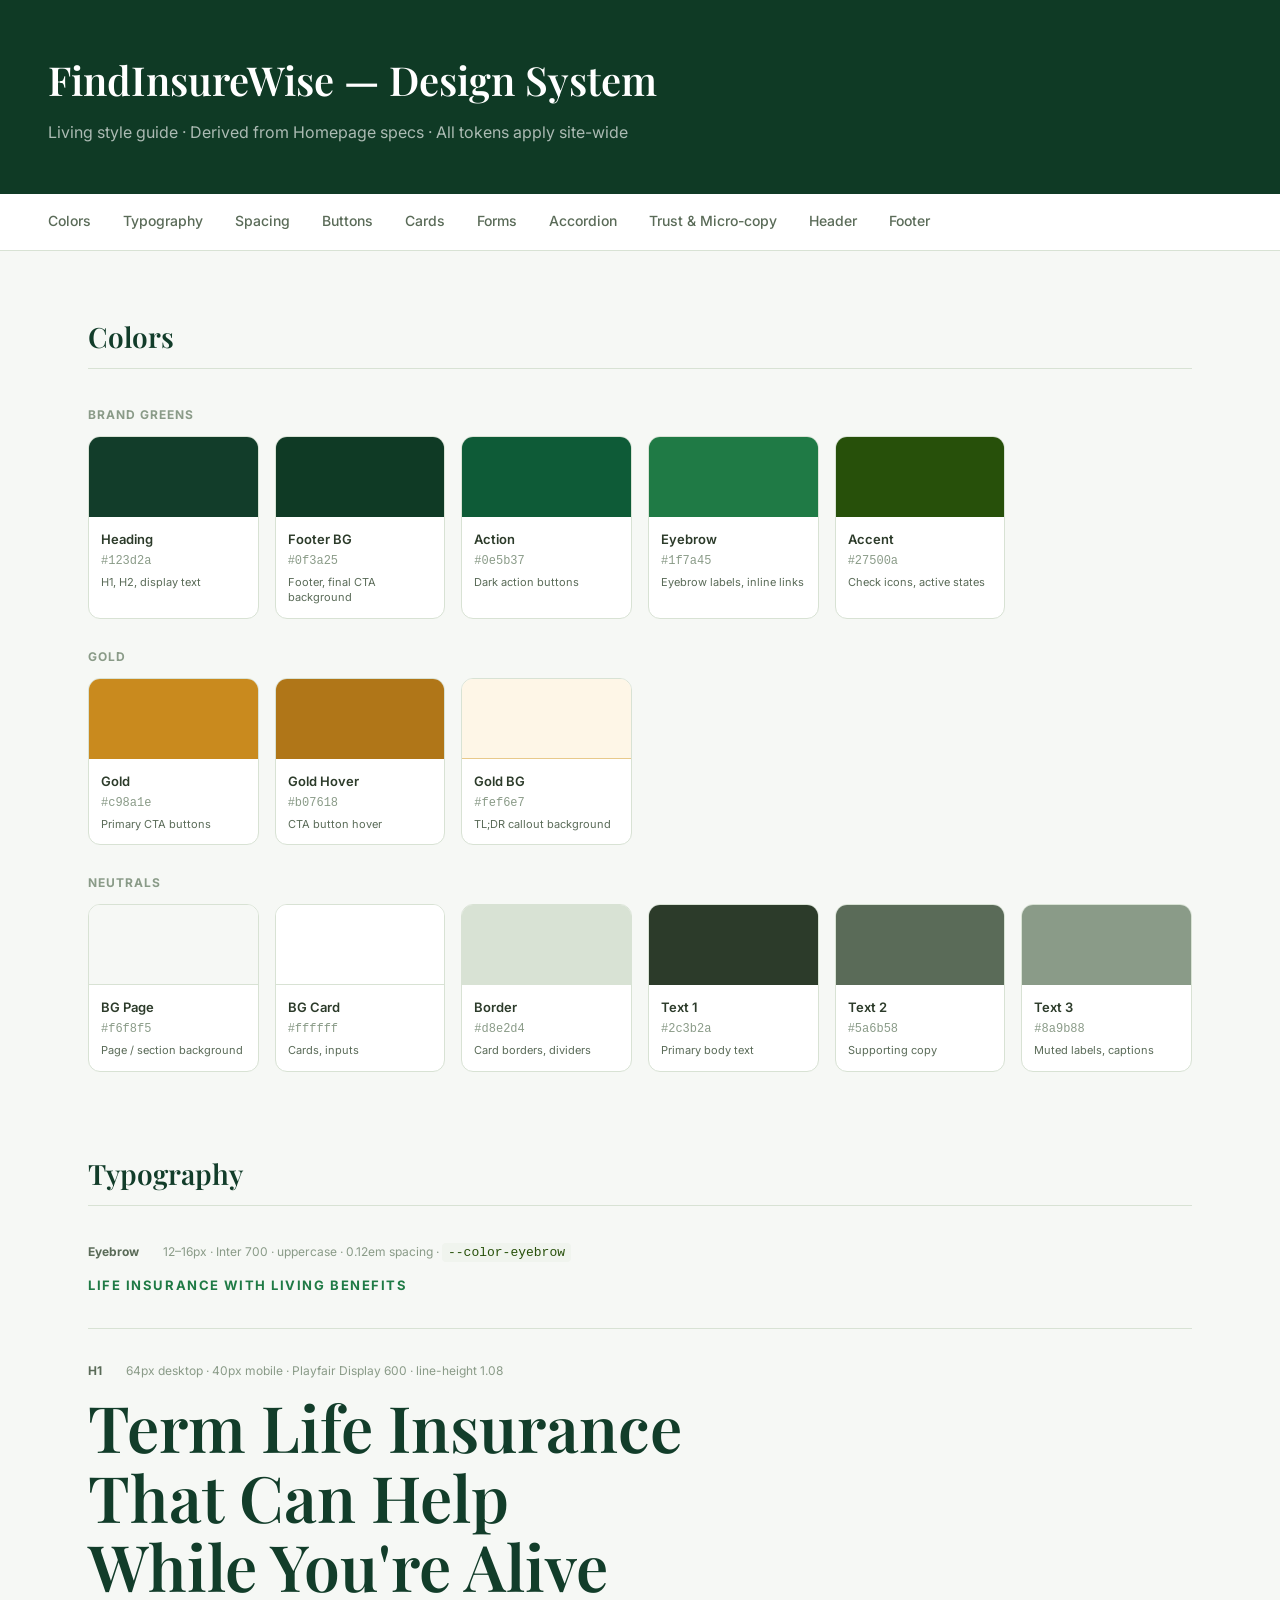
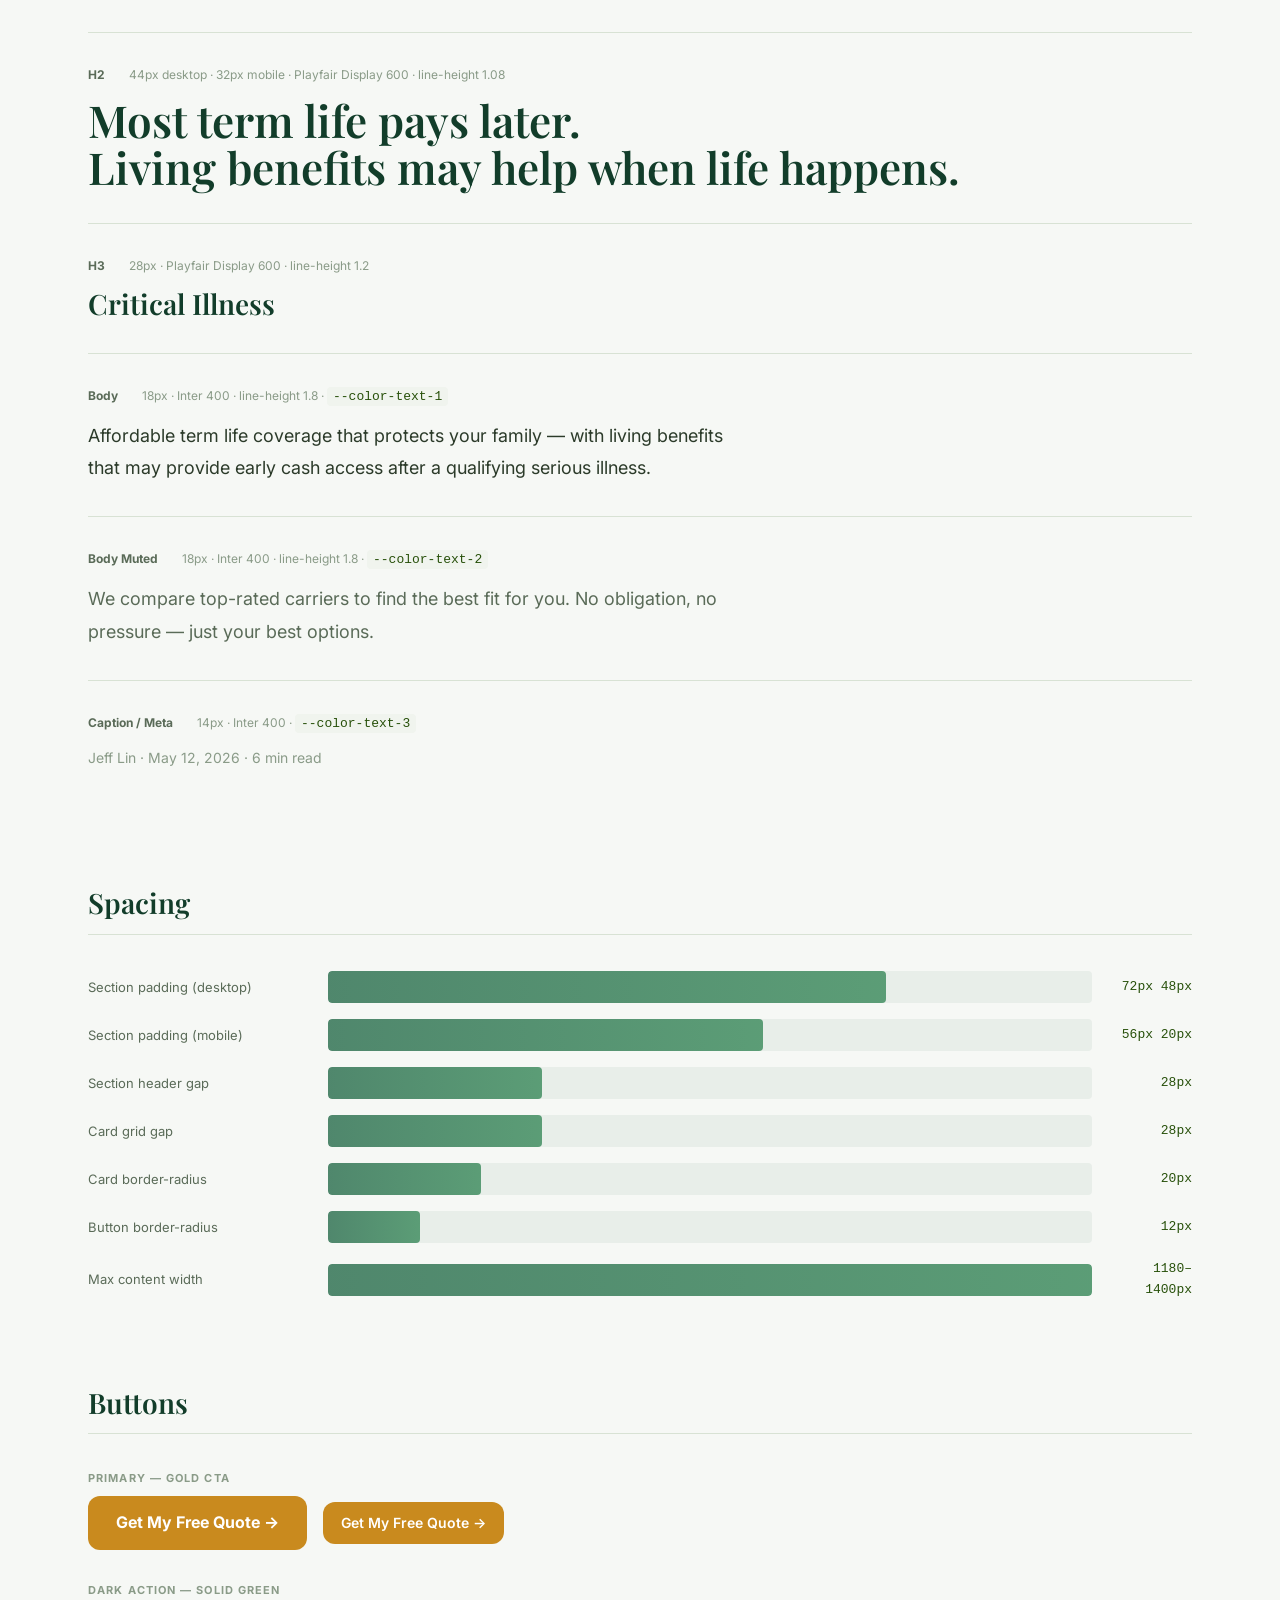
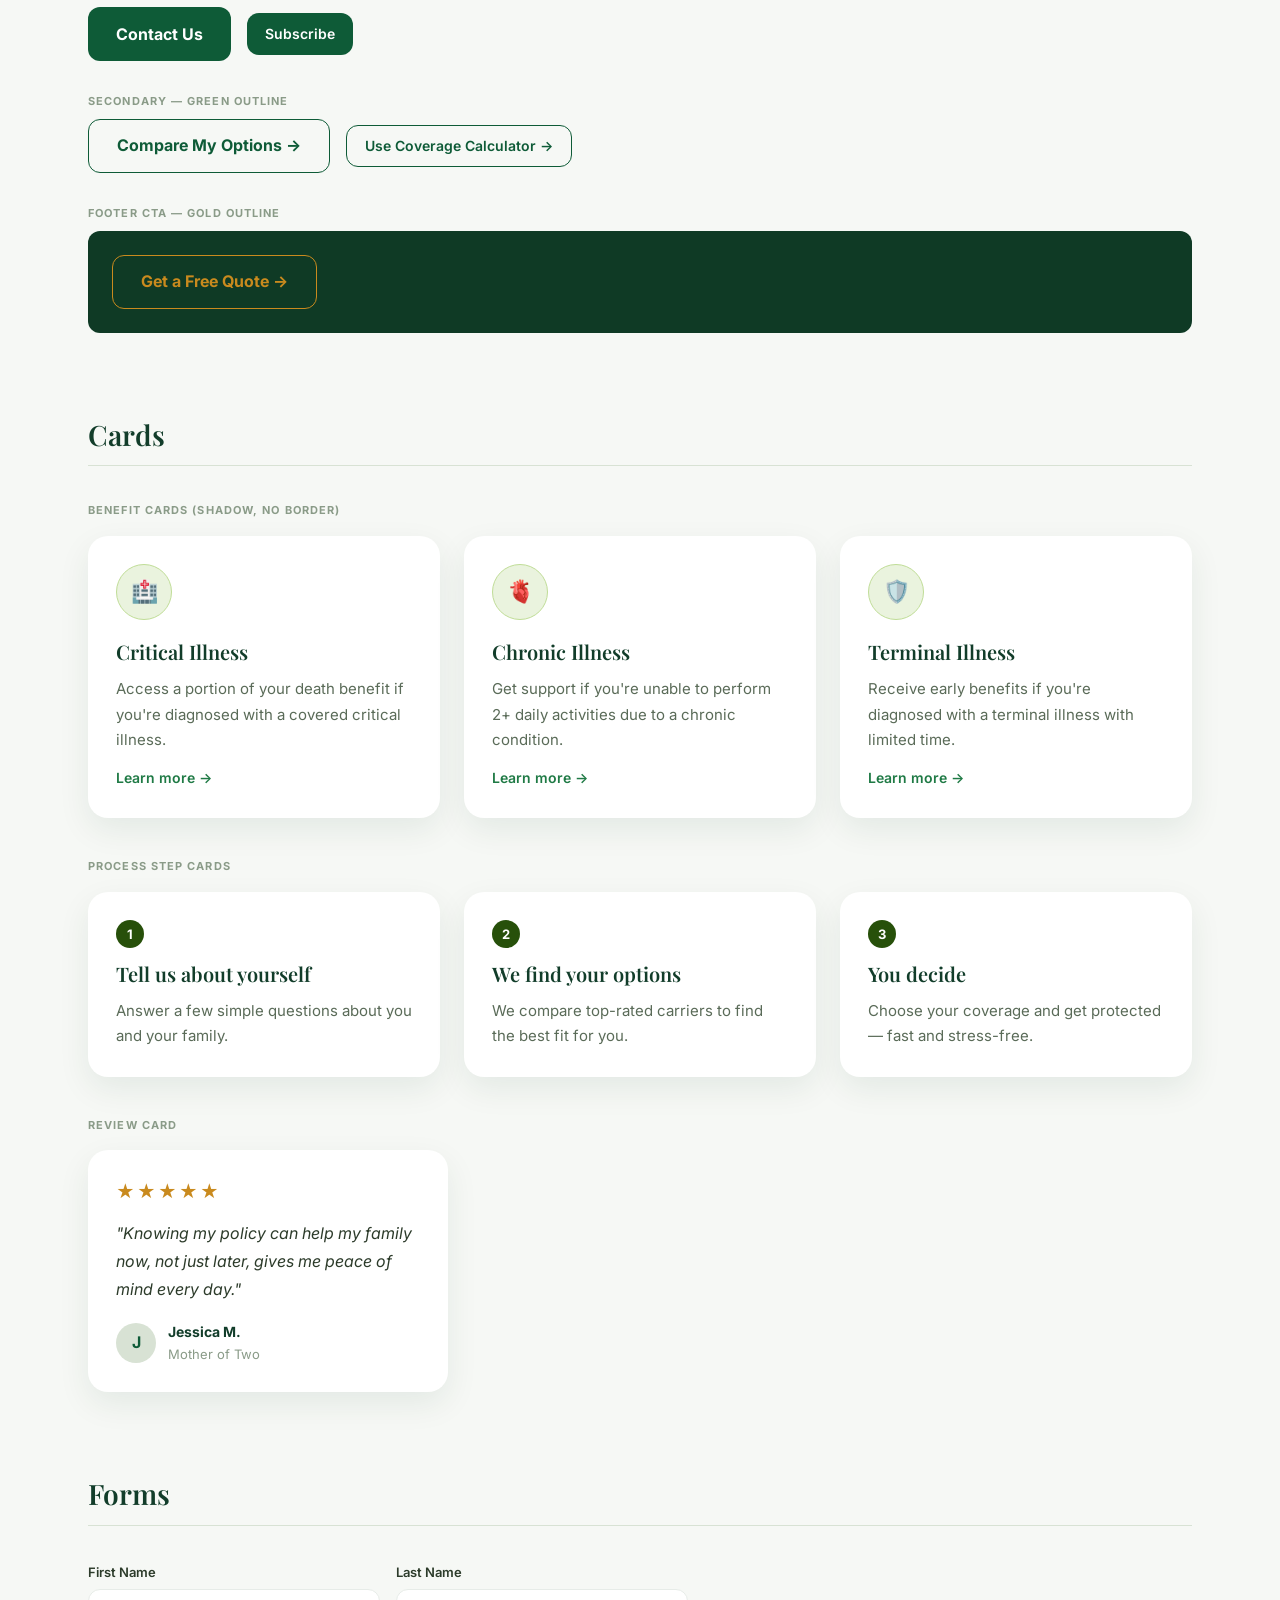
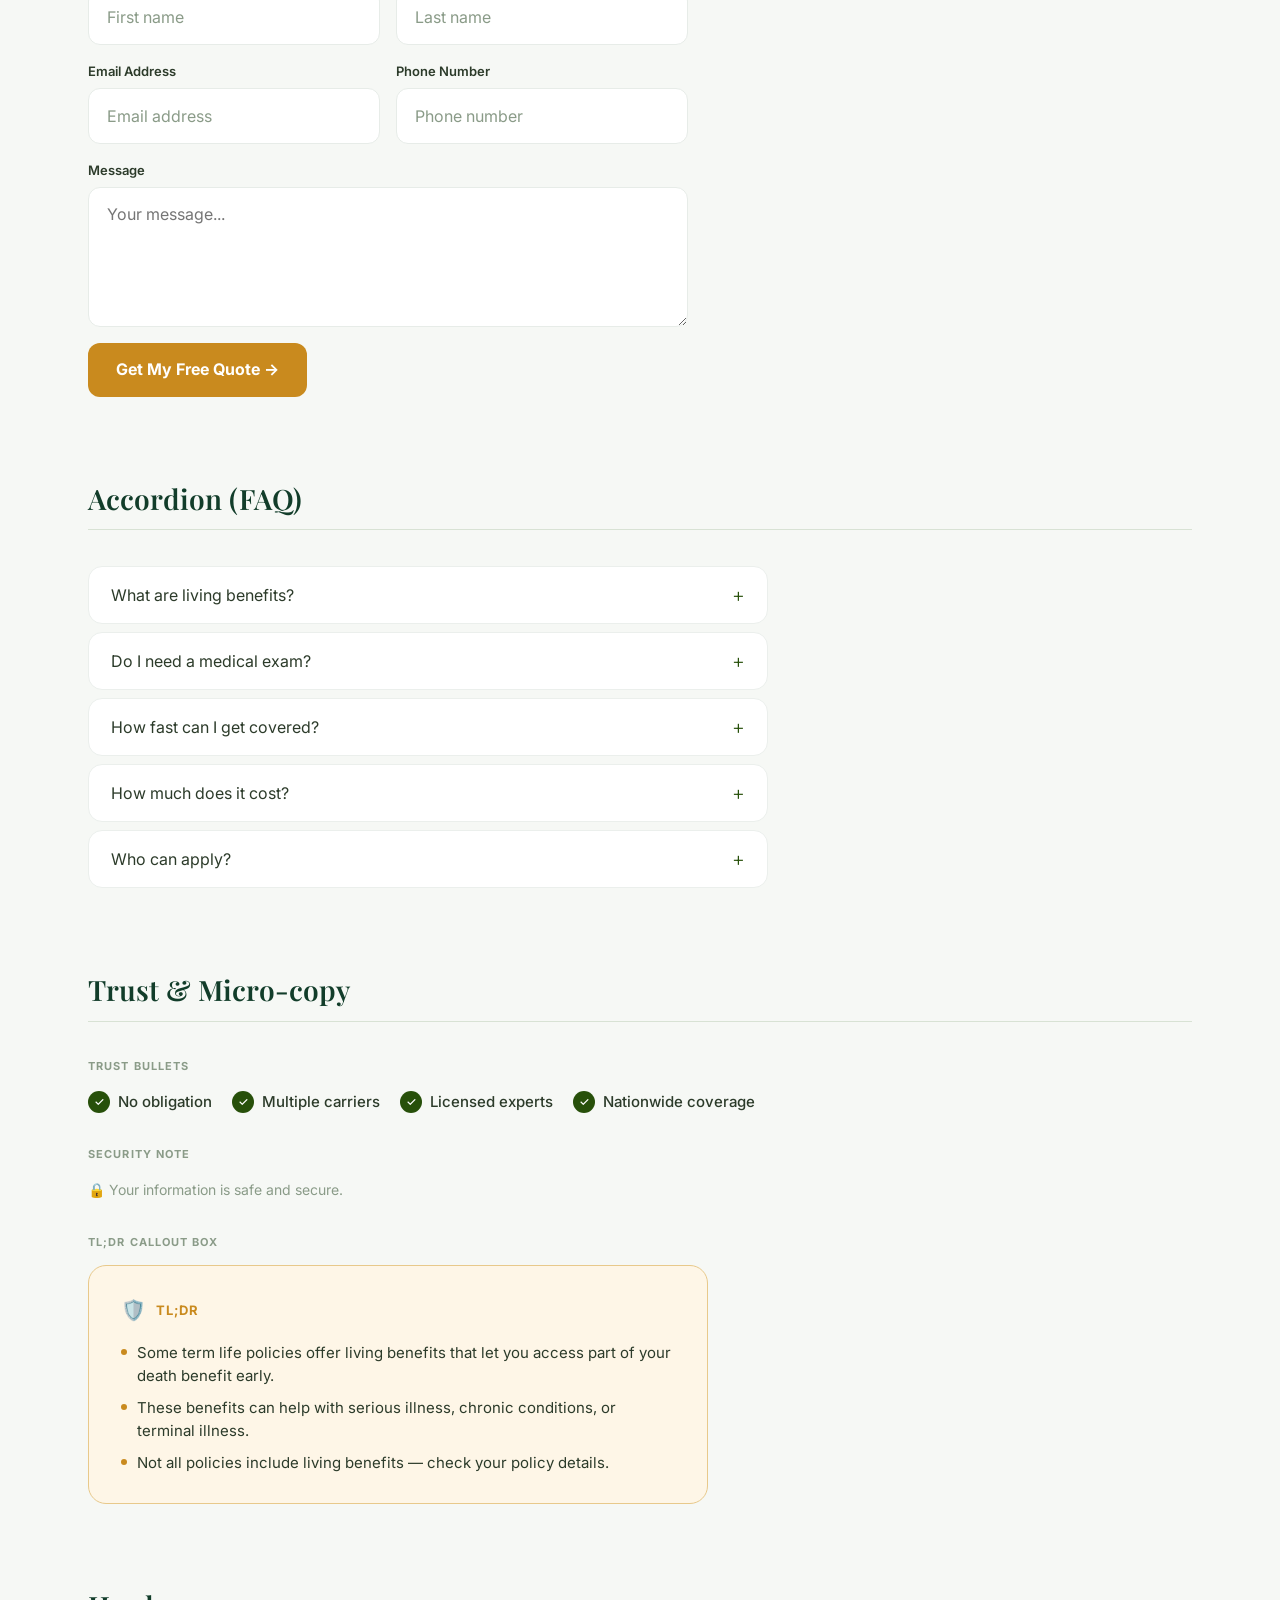
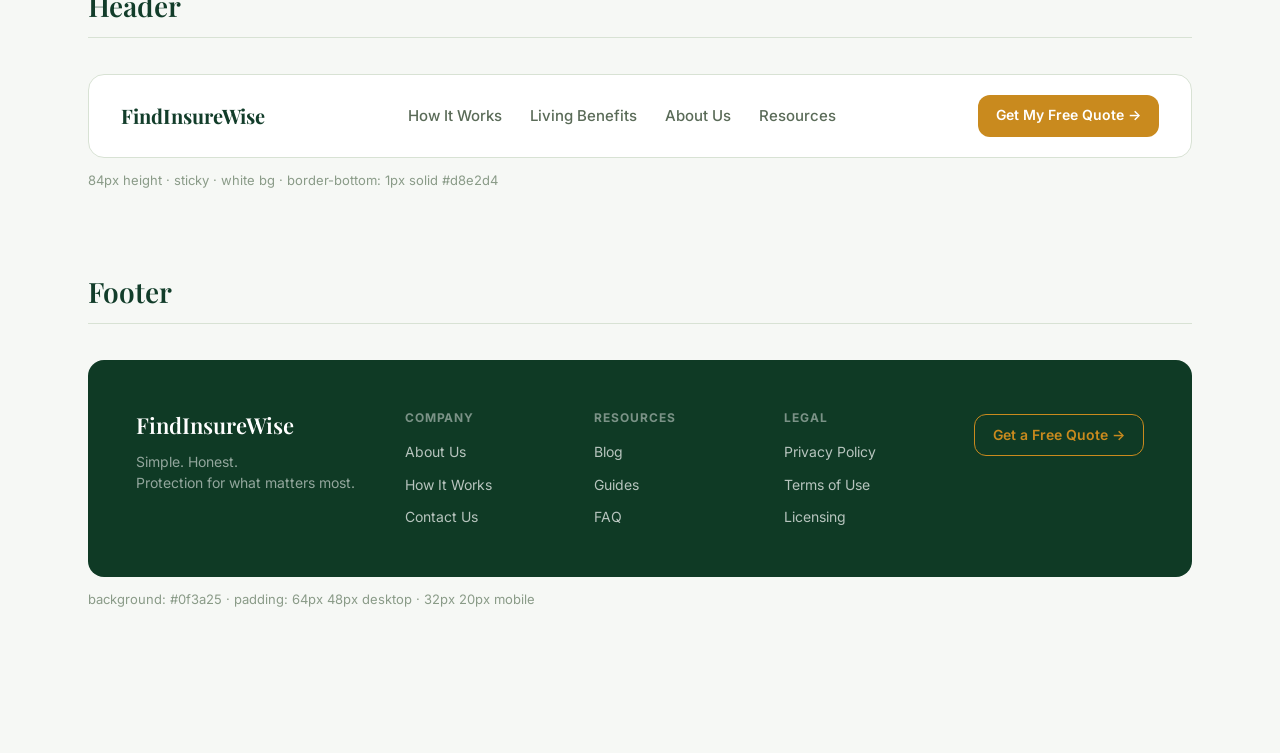
==== design-system/design-system.html @ 2be25660 "Add design system documentation and living style guide design-system.md — full token reference (colo" ====
<!DOCTYPE html>
<html lang="en">
<head>
  <meta charset="UTF-8" />
  <meta name="viewport" content="width=device-width, initial-scale=1.0" />
  <title>FindInsureWise — Design System</title>
  <link rel="preconnect" href="https://fonts.googleapis.com" />
  <link rel="preconnect" href="https://fonts.gstatic.com" crossorigin />
  <link href="https://fonts.googleapis.com/css2?family=Playfair+Display:wght@400;600;700&family=Inter:wght@400;500;600;700&display=swap" rel="stylesheet" />
  <style>
    /* ── CSS Variables ─────────────────────────────────────── */
    :root {
      --color-heading:    #123d2a;
      --color-footer-bg:  #0f3a25;
      --color-action:     #0e5b37;
      --color-eyebrow:    #1f7a45;
      --color-accent:     #27500a;
      --color-gold:       #c98a1e;
      --color-gold-hover: #b07618;
      --color-gold-bg:    #fef6e7;
      --color-gold-border:#e8c98b;
      --color-bg-page:    #f6f8f5;
      --color-bg-card:    #ffffff;
      --color-border:     #d8e2d4;
      --color-text-1:     #2c3b2a;
      --color-text-2:     #5a6b58;
      --color-text-3:     #8a9b88;
      --font-serif:       "Playfair Display", Georgia, serif;
      --font-sans:        "Inter", system-ui, sans-serif;
      --radius-card:      20px;
      --radius-btn:       12px;
      --shadow-card:      0 12px 32px rgba(18, 61, 42, 0.08);
      --shadow-card-sm:   0 8px 24px rgba(44, 59, 42, 0.04);
    }

    /* ── Reset & Base ──────────────────────────────────────── */
    *, *::before, *::after { box-sizing: border-box; margin: 0; padding: 0; }
    body {
      font-family: var(--font-sans);
      background: var(--color-bg-page);
      color: var(--color-text-1);
      font-size: 16px;
      line-height: 1.6;
    }
    a { color: inherit; text-decoration: none; }

    /* ── Guide Chrome ──────────────────────────────────────── */
    .guide-header {
      background: var(--color-footer-bg);
      color: #fff;
      padding: 48px;
    }
    .guide-header h1 {
      font-family: var(--font-serif);
      font-size: 40px;
      font-weight: 600;
      margin-bottom: 8px;
    }
    .guide-header p { color: rgba(255,255,255,0.65); font-size: 16px; }

    .guide-nav {
      background: #fff;
      border-bottom: 1px solid var(--color-border);
      padding: 0 48px;
      display: flex;
      gap: 32px;
      position: sticky;
      top: 0;
      z-index: 100;
      overflow-x: auto;
    }
    .guide-nav a {
      display: block;
      padding: 16px 0;
      font-size: 14px;
      font-weight: 500;
      color: var(--color-text-2);
      white-space: nowrap;
      border-bottom: 2px solid transparent;
    }
    .guide-nav a:hover { color: var(--color-heading); border-bottom-color: var(--color-gold); }

    .guide-body { max-width: 1200px; margin: 0 auto; padding: 64px 48px; }

    .section {
      margin-bottom: 80px;
      scroll-margin-top: 60px;
    }
    .section-title {
      font-family: var(--font-serif);
      font-size: 28px;
      font-weight: 600;
      color: var(--color-heading);
      margin-bottom: 8px;
    }
    .section-divider {
      border: none;
      border-top: 1px solid var(--color-border);
      margin-bottom: 36px;
    }

    .label {
      font-size: 11px;
      font-weight: 700;
      letter-spacing: 0.1em;
      text-transform: uppercase;
      color: var(--color-text-3);
      margin-bottom: 8px;
    }
    .token {
      font-family: "Courier New", monospace;
      font-size: 13px;
      background: #f0f4ee;
      padding: 2px 6px;
      border-radius: 4px;
      color: var(--color-accent);
    }

    /* ── Colors ────────────────────────────────────────────── */
    .color-grid { display: grid; grid-template-columns: repeat(auto-fill, minmax(160px, 1fr)); gap: 16px; }
    .color-swatch {
      border-radius: 12px;
      overflow: hidden;
      border: 1px solid var(--color-border);
      background: #fff;
    }
    .swatch-block { height: 80px; }
    .swatch-info { padding: 12px; }
    .swatch-name { font-size: 13px; font-weight: 600; color: var(--color-text-1); margin-bottom: 2px; }
    .swatch-hex  { font-size: 12px; color: var(--color-text-3); font-family: monospace; }
    .swatch-use  { font-size: 11px; color: var(--color-text-2); margin-top: 4px; line-height: 1.4; }
    .color-group-label {
      font-size: 12px;
      font-weight: 700;
      letter-spacing: 0.08em;
      text-transform: uppercase;
      color: var(--color-text-3);
      margin: 28px 0 12px;
    }
    .color-group-label:first-child { margin-top: 0; }

    /* ── Typography ────────────────────────────────────────── */
    .type-sample { margin-bottom: 32px; padding-bottom: 32px; border-bottom: 1px solid var(--color-border); }
    .type-sample:last-child { border-bottom: none; }
    .type-meta { display: flex; gap: 24px; margin-bottom: 12px; flex-wrap: wrap; }
    .type-meta span { font-size: 12px; color: var(--color-text-3); }
    .type-meta span strong { color: var(--color-text-2); }

    .sample-eyebrow {
      font-size: 13px;
      font-weight: 700;
      letter-spacing: 0.12em;
      text-transform: uppercase;
      color: var(--color-eyebrow);
    }
    .sample-h1 {
      font-family: var(--font-serif);
      font-size: 64px;
      font-weight: 600;
      line-height: 1.08;
      color: var(--color-heading);
    }
    .sample-h2 {
      font-family: var(--font-serif);
      font-size: 44px;
      font-weight: 600;
      line-height: 1.08;
      color: var(--color-heading);
    }
    .sample-h3 {
      font-family: var(--font-serif);
      font-size: 28px;
      font-weight: 600;
      line-height: 1.2;
      color: var(--color-heading);
    }
    .sample-body { font-size: 18px; line-height: 1.8; color: var(--color-text-1); max-width: 640px; }
    .sample-body-muted { font-size: 18px; line-height: 1.8; color: var(--color-text-2); max-width: 640px; }
    .sample-caption { font-size: 14px; color: var(--color-text-3); }

    /* ── Buttons ───────────────────────────────────────────── */
    .btn-row { display: flex; flex-wrap: wrap; gap: 16px; align-items: center; margin-bottom: 24px; }

    .btn {
      display: inline-flex;
      align-items: center;
      justify-content: center;
      gap: 6px;
      height: 54px;
      padding: 0 28px;
      border-radius: var(--radius-btn);
      font-family: var(--font-sans);
      font-size: 16px;
      font-weight: 700;
      cursor: pointer;
      border: none;
      transition: background 0.2s ease, transform 0.15s ease, border-color 0.2s ease;
      text-decoration: none;
    }
    .btn:hover { transform: translateY(-1px); }

    .btn-gold  { background: var(--color-gold); color: #fff; }
    .btn-gold:hover { background: var(--color-gold-hover); }

    .btn-action { background: var(--color-action); color: #fff; }
    .btn-action:hover { background: #0a4a2c; }

    .btn-outline-green {
      background: transparent;
      border: 1.5px solid var(--color-action);
      color: var(--color-action);
    }
    .btn-outline-green:hover { background: #f0f7f3; }

    .btn-outline-gold {
      background: transparent;
      border: 1.5px solid var(--color-gold);
      color: var(--color-gold);
    }
    .btn-outline-gold:hover { background: var(--color-gold-bg); }

    .btn-sm { height: 42px; font-size: 14px; font-weight: 600; padding: 0 18px; }

    /* ── Cards ─────────────────────────────────────────────── */
    .card-grid { display: grid; grid-template-columns: repeat(auto-fill, minmax(280px, 1fr)); gap: 24px; }

    .card {
      background: var(--color-bg-card);
      border-radius: var(--radius-card);
      box-shadow: var(--shadow-card);
      padding: 28px;
    }
    .card-bordered {
      background: var(--color-bg-card);
      border: 1px solid var(--color-border);
      border-radius: 18px;
      box-shadow: var(--shadow-card-sm);
      padding: 28px;
    }

    .icon-circle {
      width: 56px;
      height: 56px;
      border-radius: 50%;
      background: #eaf3de;
      border: 1px solid #c0dd97;
      color: var(--color-accent);
      display: flex;
      align-items: center;
      justify-content: center;
      font-size: 22px;
      margin-bottom: 16px;
    }
    .card-title {
      font-family: var(--font-serif);
      font-size: 20px;
      font-weight: 600;
      color: var(--color-heading);
      margin-bottom: 8px;
    }
    .card-body { font-size: 15px; color: var(--color-text-2); line-height: 1.7; }
    .card-link {
      display: inline-block;
      margin-top: 14px;
      font-size: 14px;
      font-weight: 600;
      color: var(--color-eyebrow);
    }

    .step-number {
      display: inline-block;
      width: 28px;
      height: 28px;
      border-radius: 50%;
      background: var(--color-accent);
      color: #fff;
      font-size: 13px;
      font-weight: 700;
      text-align: center;
      line-height: 28px;
      margin-bottom: 10px;
    }

    .review-card { background: var(--color-bg-card); border-radius: var(--radius-card); box-shadow: var(--shadow-card); padding: 28px; }
    .stars { color: var(--color-gold); font-size: 18px; margin-bottom: 12px; letter-spacing: 2px; }
    .review-quote { font-size: 16px; line-height: 1.75; color: var(--color-text-1); font-style: italic; margin-bottom: 18px; }
    .review-author { display: flex; align-items: center; gap: 12px; }
    .author-avatar {
      width: 40px;
      height: 40px;
      border-radius: 50%;
      background: var(--color-border);
      display: flex;
      align-items: center;
      justify-content: center;
      font-size: 16px;
      font-weight: 700;
      color: var(--color-action);
    }
    .author-name { font-size: 14px; font-weight: 700; color: var(--color-heading); }
    .author-role { font-size: 13px; color: var(--color-text-3); }

    /* ── Form Inputs ───────────────────────────────────────── */
    .form-grid { display: grid; grid-template-columns: 1fr 1fr; gap: 16px; max-width: 600px; }
    .form-field { display: flex; flex-direction: column; gap: 6px; }
    .form-field label { font-size: 13px; font-weight: 600; color: var(--color-text-1); }
    .form-input {
      height: 56px;
      border: 1px solid #e7ece8;
      border-radius: var(--radius-btn);
      padding: 0 18px;
      font-size: 16px;
      font-family: var(--font-sans);
      background: #fff;
      color: var(--color-text-1);
      transition: border-color 0.2s;
      outline: none;
    }
    .form-input:focus { border-color: var(--color-action); box-shadow: 0 0 0 3px rgba(14,91,55,0.08); }
    .form-input::placeholder { color: var(--color-text-3); }
    .form-textarea {
      height: 140px;
      padding: 16px 18px;
      resize: vertical;
      border: 1px solid #e7ece8;
      border-radius: var(--radius-btn);
      font-size: 16px;
      font-family: var(--font-sans);
      background: #fff;
      color: var(--color-text-1);
      outline: none;
      transition: border-color 0.2s;
      grid-column: 1 / -1;
    }
    .form-textarea:focus { border-color: var(--color-action); }

    /* ── Accordion ─────────────────────────────────────────── */
    .faq-list { max-width: 680px; display: flex; flex-direction: column; gap: 8px; }
    .faq-row {
      display: flex;
      justify-content: space-between;
      align-items: center;
      height: 58px;
      padding: 0 22px;
      border: 1px solid #ebefec;
      border-radius: 14px;
      background: #fff;
      font-size: 16px;
      font-family: var(--font-sans);
      color: var(--color-text-1);
      cursor: pointer;
      text-align: left;
      transition: background 0.15s;
    }
    .faq-row:hover { background: var(--color-bg-page); }
    .faq-icon { font-size: 20px; color: var(--color-accent); font-weight: 300; flex-shrink: 0; }

    /* ── Trust / Micro-copy ────────────────────────────────── */
    .trust-bullets { display: flex; flex-wrap: wrap; gap: 20px; }
    .trust-item {
      display: flex;
      align-items: center;
      gap: 8px;
      font-size: 15px;
      font-weight: 500;
      color: var(--color-text-1);
    }
    .trust-check {
      width: 22px;
      height: 22px;
      border-radius: 50%;
      background: var(--color-accent);
      color: #fff;
      font-size: 12px;
      display: flex;
      align-items: center;
      justify-content: center;
      flex-shrink: 0;
    }
    .secure-note {
      display: inline-flex;
      align-items: center;
      gap: 6px;
      font-size: 14px;
      color: var(--color-text-3);
    }

    .tldr-box {
      background: var(--color-gold-bg);
      border: 1px solid var(--color-gold-border);
      border-radius: 18px;
      padding: 28px 32px;
      max-width: 620px;
    }
    .tldr-header { display: flex; align-items: center; gap: 10px; margin-bottom: 16px; }
    .tldr-label { font-size: 13px; font-weight: 700; letter-spacing: 0.08em; text-transform: uppercase; color: var(--color-gold); }
    .tldr-items { display: flex; flex-direction: column; gap: 10px; }
    .tldr-item { display: flex; align-items: flex-start; gap: 10px; font-size: 15px; color: var(--color-text-1); line-height: 1.5; }
    .tldr-dot { width: 6px; height: 6px; border-radius: 50%; background: var(--color-gold); margin-top: 7px; flex-shrink: 0; }

    /* ── Header Component ──────────────────────────────────── */
    .preview-header {
      height: 84px;
      background: #fff;
      border: 1px solid var(--color-border);
      border-radius: 16px;
      padding: 0 32px;
      display: flex;
      align-items: center;
      justify-content: space-between;
      gap: 24px;
    }
    .header-logo { font-family: var(--font-serif); font-size: 20px; font-weight: 700; color: var(--color-heading); }
    .header-nav { display: flex; gap: 28px; }
    .header-nav a { font-size: 15px; font-weight: 500; color: var(--color-text-2); }
    .header-nav a:hover { color: var(--color-heading); }

    /* ── Footer Component ──────────────────────────────────── */
    .preview-footer {
      background: var(--color-footer-bg);
      border-radius: 16px;
      padding: 48px;
      color: #fff;
      display: grid;
      grid-template-columns: 1.5fr 1fr 1fr 1fr auto;
      gap: 32px;
    }
    .footer-brand-name { font-family: var(--font-serif); font-size: 22px; font-weight: 600; margin-bottom: 8px; }
    .footer-tagline { font-size: 14px; color: rgba(255,255,255,0.55); line-height: 1.5; }
    .footer-col-title { font-size: 12px; font-weight: 700; letter-spacing: 0.08em; text-transform: uppercase; color: rgba(255,255,255,0.45); margin-bottom: 14px; }
    .footer-links { display: flex; flex-direction: column; gap: 10px; }
    .footer-links a { font-size: 14px; color: rgba(255,255,255,0.7); }
    .footer-links a:hover { color: #fff; }
    .footer-cta-col { display: flex; flex-direction: column; justify-content: flex-start; padding-top: 6px; }

    /* ── Spacing ───────────────────────────────────────────── */
    .spacing-row { display: flex; flex-direction: column; gap: 16px; }
    .spacing-item { display: flex; align-items: center; gap: 20px; }
    .spacing-bar-wrap { flex: 1; background: #e8eee9; border-radius: 4px; height: 32px; overflow: hidden; }
    .spacing-bar { height: 100%; background: linear-gradient(90deg, var(--color-action), var(--color-eyebrow)); border-radius: 4px; opacity: 0.7; }
    .spacing-label { width: 220px; font-size: 13px; color: var(--color-text-2); }
    .spacing-value { width: 80px; font-family: monospace; font-size: 13px; color: var(--color-accent); text-align: right; }
  </style>
</head>
<body>

<!-- ── Guide Header ─────────────────────────────────────────────── -->
<header class="guide-header">
  <h1>FindInsureWise — Design System</h1>
  <p>Living style guide · Derived from Homepage specs · All tokens apply site-wide</p>
</header>

<!-- ── Guide Nav ────────────────────────────────────────────────── -->
<nav class="guide-nav">
  <a href="#colors">Colors</a>
  <a href="#typography">Typography</a>
  <a href="#spacing">Spacing</a>
  <a href="#buttons">Buttons</a>
  <a href="#cards">Cards</a>
  <a href="#forms">Forms</a>
  <a href="#accordion">Accordion</a>
  <a href="#microcopy">Trust & Micro-copy</a>
  <a href="#header">Header</a>
  <a href="#footer">Footer</a>
</nav>

<main class="guide-body">

  <!-- ── Colors ──────────────────────────────────────────────────── -->
  <section class="section" id="colors">
    <h2 class="section-title">Colors</h2>
    <hr class="section-divider" />

    <p class="color-group-label">Brand Greens</p>
    <div class="color-grid">
      <div class="color-swatch">
        <div class="swatch-block" style="background:#123d2a;"></div>
        <div class="swatch-info">
          <div class="swatch-name">Heading</div>
          <div class="swatch-hex">#123d2a</div>
          <div class="swatch-use">H1, H2, display text</div>
        </div>
      </div>
      <div class="color-swatch">
        <div class="swatch-block" style="background:#0f3a25;"></div>
        <div class="swatch-info">
          <div class="swatch-name">Footer BG</div>
          <div class="swatch-hex">#0f3a25</div>
          <div class="swatch-use">Footer, final CTA background</div>
        </div>
      </div>
      <div class="color-swatch">
        <div class="swatch-block" style="background:#0e5b37;"></div>
        <div class="swatch-info">
          <div class="swatch-name">Action</div>
          <div class="swatch-hex">#0e5b37</div>
          <div class="swatch-use">Dark action buttons</div>
        </div>
      </div>
      <div class="color-swatch">
        <div class="swatch-block" style="background:#1f7a45;"></div>
        <div class="swatch-info">
          <div class="swatch-name">Eyebrow</div>
          <div class="swatch-hex">#1f7a45</div>
          <div class="swatch-use">Eyebrow labels, inline links</div>
        </div>
      </div>
      <div class="color-swatch">
        <div class="swatch-block" style="background:#27500a;"></div>
        <div class="swatch-info">
          <div class="swatch-name">Accent</div>
          <div class="swatch-hex">#27500a</div>
          <div class="swatch-use">Check icons, active states</div>
        </div>
      </div>
    </div>

    <p class="color-group-label">Gold</p>
    <div class="color-grid">
      <div class="color-swatch">
        <div class="swatch-block" style="background:#c98a1e;"></div>
        <div class="swatch-info">
          <div class="swatch-name">Gold</div>
          <div class="swatch-hex">#c98a1e</div>
          <div class="swatch-use">Primary CTA buttons</div>
        </div>
      </div>
      <div class="color-swatch">
        <div class="swatch-block" style="background:#b07618;"></div>
        <div class="swatch-info">
          <div class="swatch-name">Gold Hover</div>
          <div class="swatch-hex">#b07618</div>
          <div class="swatch-use">CTA button hover</div>
        </div>
      </div>
      <div class="color-swatch">
        <div class="swatch-block" style="background:#fef6e7; border-bottom:1px solid #e8c98b;"></div>
        <div class="swatch-info">
          <div class="swatch-name">Gold BG</div>
          <div class="swatch-hex">#fef6e7</div>
          <div class="swatch-use">TL;DR callout background</div>
        </div>
      </div>
    </div>

    <p class="color-group-label">Neutrals</p>
    <div class="color-grid">
      <div class="color-swatch">
        <div class="swatch-block" style="background:#f6f8f5; border-bottom:1px solid #d8e2d4;"></div>
        <div class="swatch-info">
          <div class="swatch-name">BG Page</div>
          <div class="swatch-hex">#f6f8f5</div>
          <div class="swatch-use">Page / section background</div>
        </div>
      </div>
      <div class="color-swatch">
        <div class="swatch-block" style="background:#ffffff; border-bottom:1px solid #d8e2d4;"></div>
        <div class="swatch-info">
          <div class="swatch-name">BG Card</div>
          <div class="swatch-hex">#ffffff</div>
          <div class="swatch-use">Cards, inputs</div>
        </div>
      </div>
      <div class="color-swatch">
        <div class="swatch-block" style="background:#d8e2d4;"></div>
        <div class="swatch-info">
          <div class="swatch-name">Border</div>
          <div class="swatch-hex">#d8e2d4</div>
          <div class="swatch-use">Card borders, dividers</div>
        </div>
      </div>
      <div class="color-swatch">
        <div class="swatch-block" style="background:#2c3b2a;"></div>
        <div class="swatch-info">
          <div class="swatch-name">Text 1</div>
          <div class="swatch-hex">#2c3b2a</div>
          <div class="swatch-use">Primary body text</div>
        </div>
      </div>
      <div class="color-swatch">
        <div class="swatch-block" style="background:#5a6b58;"></div>
        <div class="swatch-info">
          <div class="swatch-name">Text 2</div>
          <div class="swatch-hex">#5a6b58</div>
          <div class="swatch-use">Supporting copy</div>
        </div>
      </div>
      <div class="color-swatch">
        <div class="swatch-block" style="background:#8a9b88;"></div>
        <div class="swatch-info">
          <div class="swatch-name">Text 3</div>
          <div class="swatch-hex">#8a9b88</div>
          <div class="swatch-use">Muted labels, captions</div>
        </div>
      </div>
    </div>
  </section>

  <!-- ── Typography ──────────────────────────────────────────────── -->
  <section class="section" id="typography">
    <h2 class="section-title">Typography</h2>
    <hr class="section-divider" />

    <div class="type-sample">
      <div class="type-meta">
        <span><strong>Eyebrow</strong></span>
        <span>12–16px · Inter 700 · uppercase · 0.12em spacing · <code class="token">--color-eyebrow</code></span>
      </div>
      <p class="sample-eyebrow">Life Insurance with Living Benefits</p>
    </div>

    <div class="type-sample">
      <div class="type-meta">
        <span><strong>H1</strong></span>
        <span>64px desktop · 40px mobile · Playfair Display 600 · line-height 1.08</span>
      </div>
      <h1 class="sample-h1">Term Life Insurance<br />That Can Help<br />While You're Alive</h1>
    </div>

    <div class="type-sample">
      <div class="type-meta">
        <span><strong>H2</strong></span>
        <span>44px desktop · 32px mobile · Playfair Display 600 · line-height 1.08</span>
      </div>
      <h2 class="sample-h2">Most term life pays later.<br />Living benefits may help when life happens.</h2>
    </div>

    <div class="type-sample">
      <div class="type-meta">
        <span><strong>H3</strong></span>
        <span>28px · Playfair Display 600 · line-height 1.2</span>
      </div>
      <h3 class="sample-h3">Critical Illness</h3>
    </div>

    <div class="type-sample">
      <div class="type-meta">
        <span><strong>Body</strong></span>
        <span>18px · Inter 400 · line-height 1.8 · <code class="token">--color-text-1</code></span>
      </div>
      <p class="sample-body">Affordable term life coverage that protects your family — with living benefits that may provide early cash access after a qualifying serious illness.</p>
    </div>

    <div class="type-sample">
      <div class="type-meta">
        <span><strong>Body Muted</strong></span>
        <span>18px · Inter 400 · line-height 1.8 · <code class="token">--color-text-2</code></span>
      </div>
      <p class="sample-body-muted">We compare top-rated carriers to find the best fit for you. No obligation, no pressure — just your best options.</p>
    </div>

    <div class="type-sample">
      <div class="type-meta">
        <span><strong>Caption / Meta</strong></span>
        <span>14px · Inter 400 · <code class="token">--color-text-3</code></span>
      </div>
      <p class="sample-caption">Jeff Lin · May 12, 2026 · 6 min read</p>
    </div>
  </section>

  <!-- ── Spacing ──────────────────────────────────────────────────── -->
  <section class="section" id="spacing">
    <h2 class="section-title">Spacing</h2>
    <hr class="section-divider" />
    <div class="spacing-row">
      <div class="spacing-item">
        <div class="spacing-label">Section padding (desktop)</div>
        <div class="spacing-bar-wrap"><div class="spacing-bar" style="width:73%;"></div></div>
        <div class="spacing-value">72px 48px</div>
      </div>
      <div class="spacing-item">
        <div class="spacing-label">Section padding (mobile)</div>
        <div class="spacing-bar-wrap"><div class="spacing-bar" style="width:57%;"></div></div>
        <div class="spacing-value">56px 20px</div>
      </div>
      <div class="spacing-item">
        <div class="spacing-label">Section header gap</div>
        <div class="spacing-bar-wrap"><div class="spacing-bar" style="width:28%;"></div></div>
        <div class="spacing-value">28px</div>
      </div>
      <div class="spacing-item">
        <div class="spacing-label">Card grid gap</div>
        <div class="spacing-bar-wrap"><div class="spacing-bar" style="width:28%;"></div></div>
        <div class="spacing-value">28px</div>
      </div>
      <div class="spacing-item">
        <div class="spacing-label">Card border-radius</div>
        <div class="spacing-bar-wrap"><div class="spacing-bar" style="width:20%;"></div></div>
        <div class="spacing-value">20px</div>
      </div>
      <div class="spacing-item">
        <div class="spacing-label">Button border-radius</div>
        <div class="spacing-bar-wrap"><div class="spacing-bar" style="width:12%;"></div></div>
        <div class="spacing-value">12px</div>
      </div>
      <div class="spacing-item">
        <div class="spacing-label">Max content width</div>
        <div class="spacing-bar-wrap"><div class="spacing-bar" style="width:100%;"></div></div>
        <div class="spacing-value">1180–1400px</div>
      </div>
    </div>
  </section>

  <!-- ── Buttons ──────────────────────────────────────────────────── -->
  <section class="section" id="buttons">
    <h2 class="section-title">Buttons</h2>
    <hr class="section-divider" />

    <p class="label">Primary — Gold CTA</p>
    <div class="btn-row" style="margin-bottom:32px;">
      <a class="btn btn-gold" href="#">Get My Free Quote →</a>
      <a class="btn btn-gold btn-sm" href="#">Get My Free Quote →</a>
    </div>

    <p class="label">Dark Action — Solid Green</p>
    <div class="btn-row" style="margin-bottom:32px;">
      <a class="btn btn-action" href="#">Contact Us</a>
      <a class="btn btn-action btn-sm" href="#">Subscribe</a>
    </div>

    <p class="label">Secondary — Green Outline</p>
    <div class="btn-row" style="margin-bottom:32px;">
      <a class="btn btn-outline-green" href="#">Compare My Options →</a>
      <a class="btn btn-outline-green btn-sm" href="#">Use Coverage Calculator →</a>
    </div>

    <p class="label">Footer CTA — Gold Outline</p>
    <div class="btn-row" style="background:var(--color-footer-bg); padding:24px; border-radius:12px;">
      <a class="btn btn-outline-gold" href="#">Get a Free Quote →</a>
    </div>
  </section>

  <!-- ── Cards ────────────────────────────────────────────────────── -->
  <section class="section" id="cards">
    <h2 class="section-title">Cards</h2>
    <hr class="section-divider" />

    <p class="label" style="margin-bottom:16px;">Benefit Cards (shadow, no border)</p>
    <div class="card-grid" style="margin-bottom:40px;">
      <div class="card">
        <div class="icon-circle">🏥</div>
        <div class="card-title">Critical Illness</div>
        <p class="card-body">Access a portion of your death benefit if you're diagnosed with a covered critical illness.</p>
        <a class="card-link" href="#">Learn more →</a>
      </div>
      <div class="card">
        <div class="icon-circle">🫀</div>
        <div class="card-title">Chronic Illness</div>
        <p class="card-body">Get support if you're unable to perform 2+ daily activities due to a chronic condition.</p>
        <a class="card-link" href="#">Learn more →</a>
      </div>
      <div class="card">
        <div class="icon-circle">🛡️</div>
        <div class="card-title">Terminal Illness</div>
        <p class="card-body">Receive early benefits if you're diagnosed with a terminal illness with limited time.</p>
        <a class="card-link" href="#">Learn more →</a>
      </div>
    </div>

    <p class="label" style="margin-bottom:16px;">Process Step Cards</p>
    <div class="card-grid" style="margin-bottom:40px;">
      <div class="card">
        <div class="step-number">1</div>
        <div class="card-title">Tell us about yourself</div>
        <p class="card-body">Answer a few simple questions about you and your family.</p>
      </div>
      <div class="card">
        <div class="step-number">2</div>
        <div class="card-title">We find your options</div>
        <p class="card-body">We compare top-rated carriers to find the best fit for you.</p>
      </div>
      <div class="card">
        <div class="step-number">3</div>
        <div class="card-title">You decide</div>
        <p class="card-body">Choose your coverage and get protected — fast and stress-free.</p>
      </div>
    </div>

    <p class="label" style="margin-bottom:16px;">Review Card</p>
    <div style="max-width:360px;">
      <div class="review-card">
        <div class="stars">★★★★★</div>
        <p class="review-quote">"Knowing my policy can help my family now, not just later, gives me peace of mind every day."</p>
        <div class="review-author">
          <div class="author-avatar">J</div>
          <div>
            <div class="author-name">Jessica M.</div>
            <div class="author-role">Mother of Two</div>
          </div>
        </div>
      </div>
    </div>
  </section>

  <!-- ── Forms ─────────────────────────────────────────────────────── -->
  <section class="section" id="forms">
    <h2 class="section-title">Forms</h2>
    <hr class="section-divider" />
    <div class="form-grid">
      <div class="form-field">
        <label>First Name</label>
        <input class="form-input" type="text" placeholder="First name" />
      </div>
      <div class="form-field">
        <label>Last Name</label>
        <input class="form-input" type="text" placeholder="Last name" />
      </div>
      <div class="form-field">
        <label>Email Address</label>
        <input class="form-input" type="email" placeholder="Email address" />
      </div>
      <div class="form-field">
        <label>Phone Number</label>
        <input class="form-input" type="tel" placeholder="Phone number" />
      </div>
      <div class="form-field" style="grid-column:1/-1;">
        <label>Message</label>
        <textarea class="form-textarea" placeholder="Your message..."></textarea>
      </div>
      <div>
        <a class="btn btn-gold" href="#">Get My Free Quote →</a>
      </div>
    </div>
  </section>

  <!-- ── Accordion ─────────────────────────────────────────────────── -->
  <section class="section" id="accordion">
    <h2 class="section-title">Accordion (FAQ)</h2>
    <hr class="section-divider" />
    <div class="faq-list">
      <button class="faq-row">
        <span>What are living benefits?</span>
        <span class="faq-icon">+</span>
      </button>
      <button class="faq-row">
        <span>Do I need a medical exam?</span>
        <span class="faq-icon">+</span>
      </button>
      <button class="faq-row">
        <span>How fast can I get covered?</span>
        <span class="faq-icon">+</span>
      </button>
      <button class="faq-row">
        <span>How much does it cost?</span>
        <span class="faq-icon">+</span>
      </button>
      <button class="faq-row">
        <span>Who can apply?</span>
        <span class="faq-icon">+</span>
      </button>
    </div>
  </section>

  <!-- ── Trust & Micro-copy ────────────────────────────────────────── -->
  <section class="section" id="microcopy">
    <h2 class="section-title">Trust &amp; Micro-copy</h2>
    <hr class="section-divider" />

    <p class="label" style="margin-bottom:14px;">Trust Bullets</p>
    <div class="trust-bullets" style="margin-bottom:32px;">
      <div class="trust-item"><div class="trust-check">✓</div> No obligation</div>
      <div class="trust-item"><div class="trust-check">✓</div> Multiple carriers</div>
      <div class="trust-item"><div class="trust-check">✓</div> Licensed experts</div>
      <div class="trust-item"><div class="trust-check">✓</div> Nationwide coverage</div>
    </div>

    <p class="label" style="margin-bottom:14px;">Security Note</p>
    <p class="secure-note" style="margin-bottom:32px;">🔒 Your information is safe and secure.</p>

    <p class="label" style="margin-bottom:14px;">TL;DR Callout Box</p>
    <div class="tldr-box">
      <div class="tldr-header">
        <span style="font-size:20px;">🛡️</span>
        <span class="tldr-label">TL;DR</span>
      </div>
      <div class="tldr-items">
        <div class="tldr-item"><div class="tldr-dot"></div>Some term life policies offer living benefits that let you access part of your death benefit early.</div>
        <div class="tldr-item"><div class="tldr-dot"></div>These benefits can help with serious illness, chronic conditions, or terminal illness.</div>
        <div class="tldr-item"><div class="tldr-dot"></div>Not all policies include living benefits — check your policy details.</div>
      </div>
    </div>
  </section>

  <!-- ── Header ────────────────────────────────────────────────────── -->
  <section class="section" id="header">
    <h2 class="section-title">Header</h2>
    <hr class="section-divider" />
    <div class="preview-header">
      <div class="header-logo">FindInsureWise</div>
      <nav class="header-nav">
        <a href="#">How It Works</a>
        <a href="#">Living Benefits</a>
        <a href="#">About Us</a>
        <a href="#">Resources</a>
      </nav>
      <a class="btn btn-gold btn-sm" href="#">Get My Free Quote →</a>
    </div>
    <p style="margin-top:12px; font-size:13px; color:var(--color-text-3);">84px height · sticky · white bg · border-bottom: 1px solid #d8e2d4</p>
  </section>

  <!-- ── Footer ────────────────────────────────────────────────────── -->
  <section class="section" id="footer">
    <h2 class="section-title">Footer</h2>
    <hr class="section-divider" />
    <div class="preview-footer">
      <div>
        <div class="footer-brand-name">FindInsureWise</div>
        <p class="footer-tagline">Simple. Honest.<br />Protection for what matters most.</p>
      </div>
      <div>
        <div class="footer-col-title">Company</div>
        <div class="footer-links">
          <a href="#">About Us</a>
          <a href="#">How It Works</a>
          <a href="#">Contact Us</a>
        </div>
      </div>
      <div>
        <div class="footer-col-title">Resources</div>
        <div class="footer-links">
          <a href="#">Blog</a>
          <a href="#">Guides</a>
          <a href="#">FAQ</a>
        </div>
      </div>
      <div>
        <div class="footer-col-title">Legal</div>
        <div class="footer-links">
          <a href="#">Privacy Policy</a>
          <a href="#">Terms of Use</a>
          <a href="#">Licensing</a>
        </div>
      </div>
      <div class="footer-cta-col">
        <a class="btn btn-outline-gold btn-sm" href="#">Get a Free Quote →</a>
      </div>
    </div>
    <p style="margin-top:12px; font-size:13px; color:var(--color-text-3);">background: #0f3a25 · padding: 64px 48px desktop · 32px 20px mobile</p>
  </section>

</main>
</body>
</html>
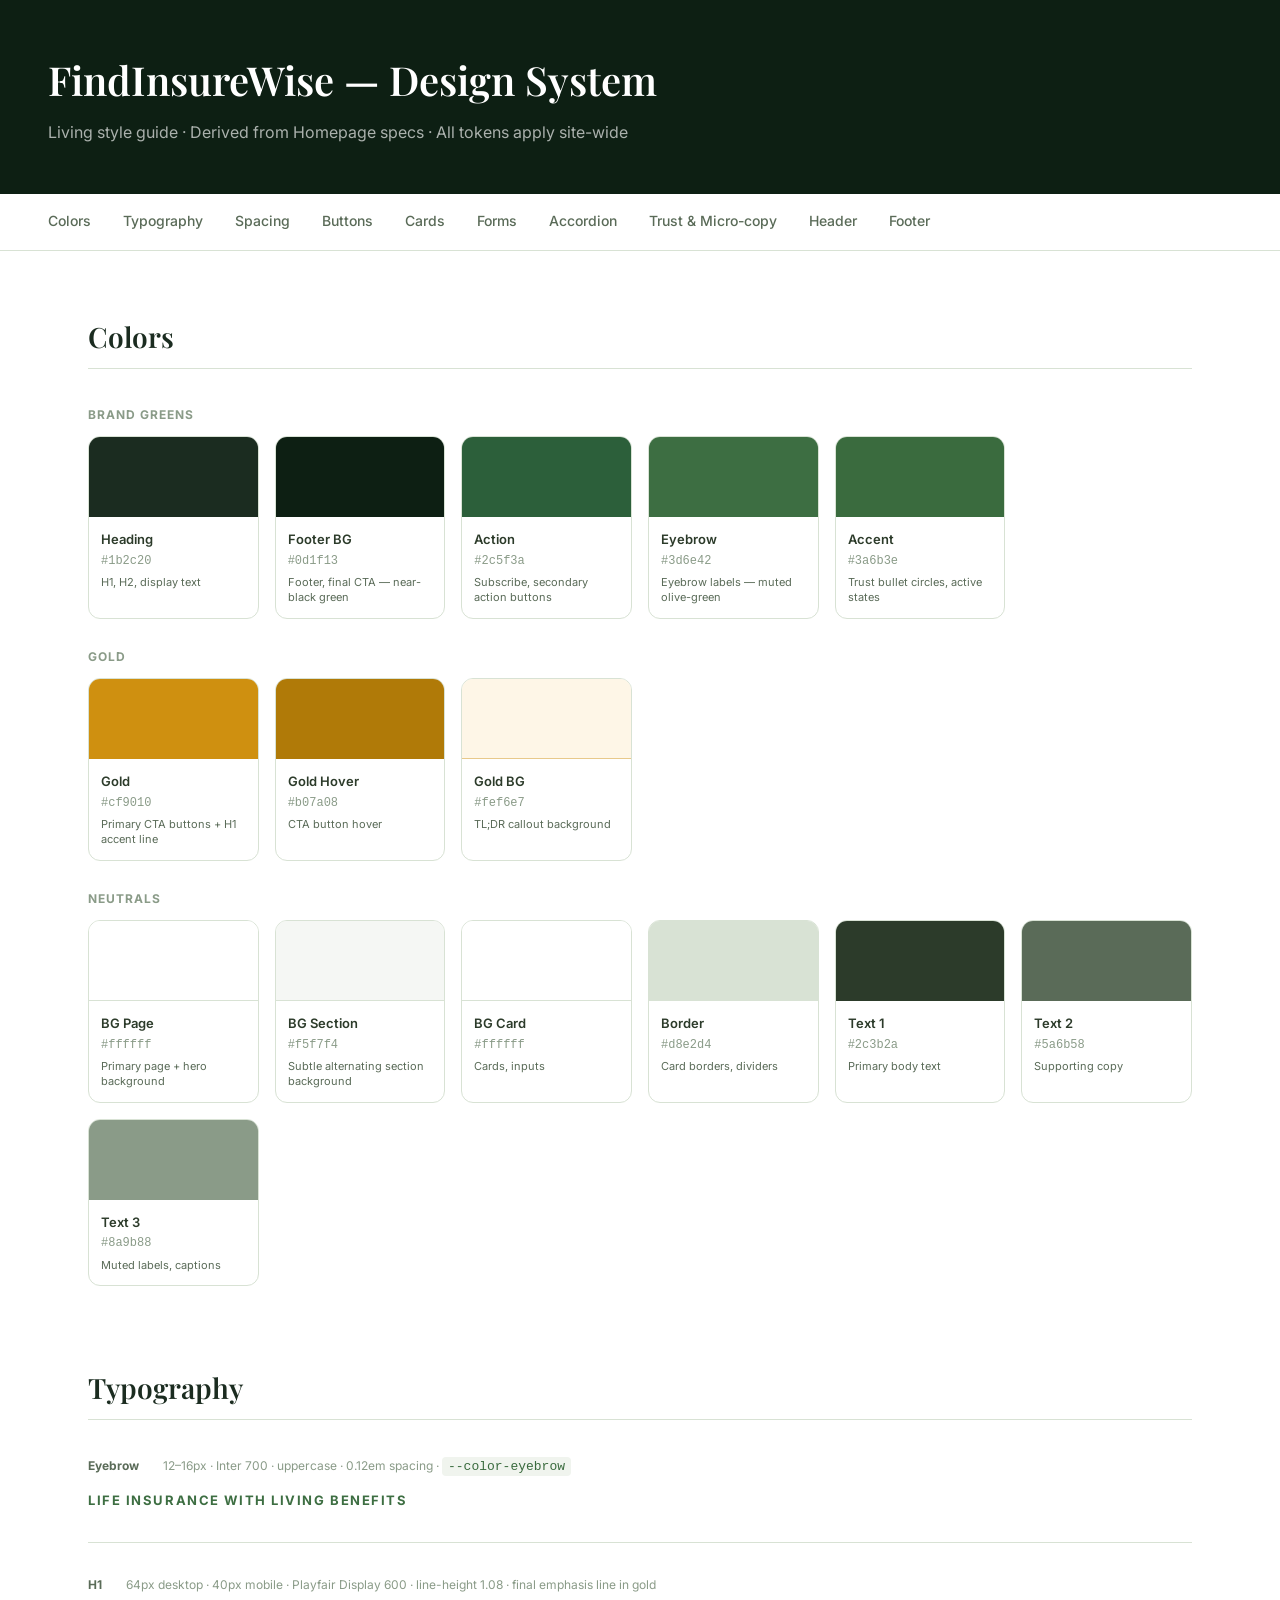
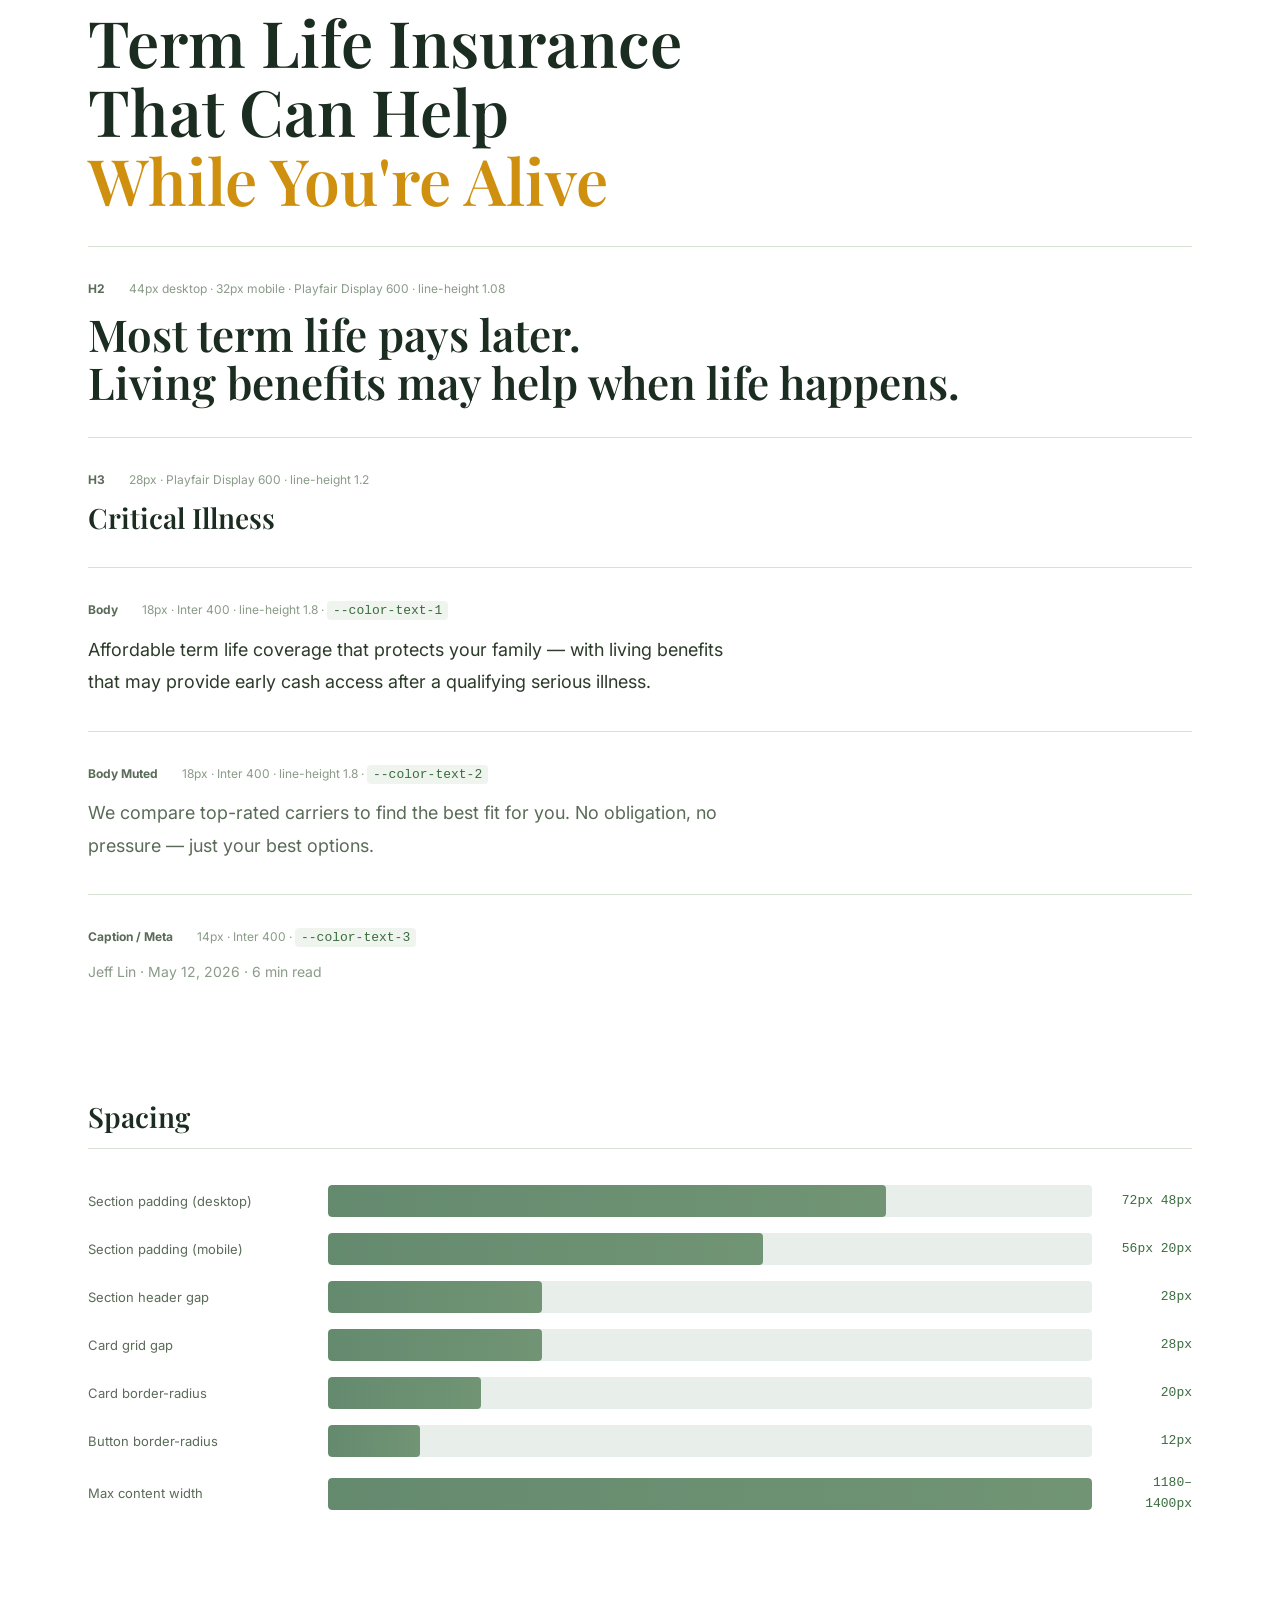
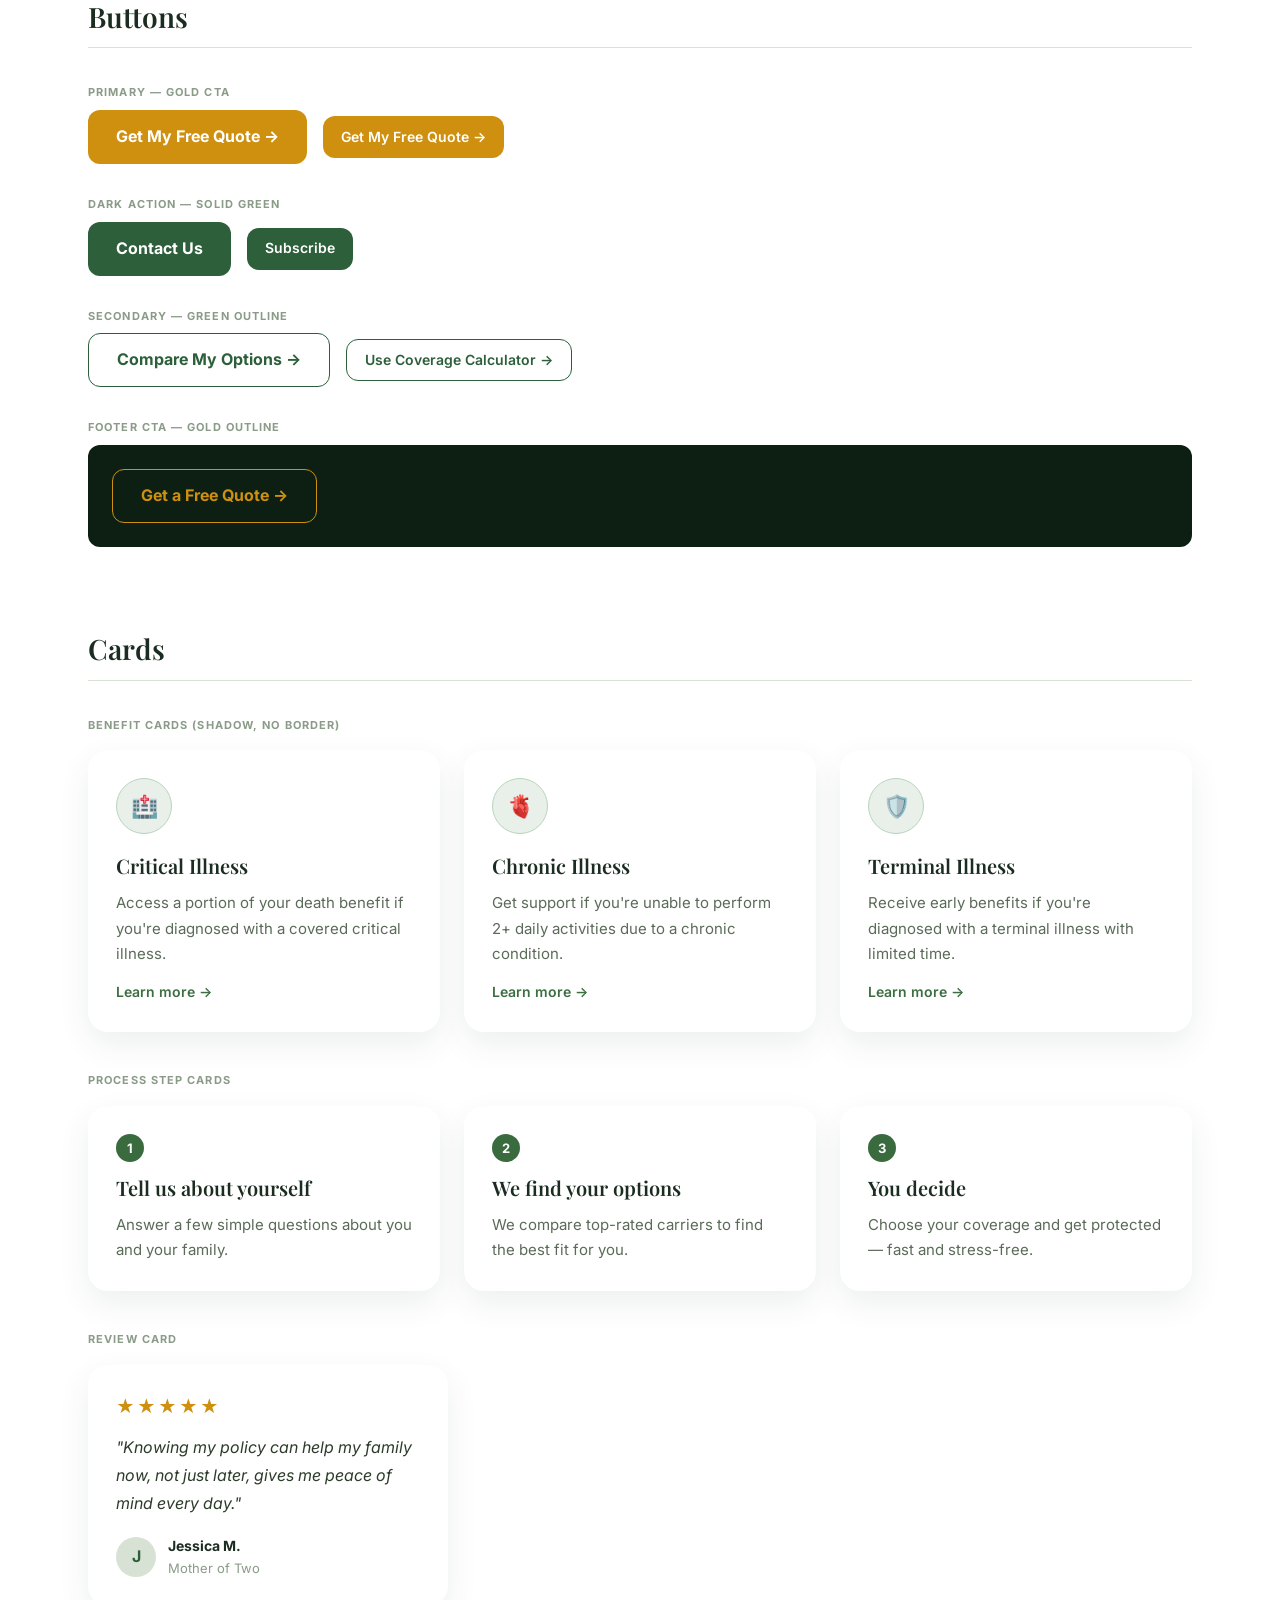
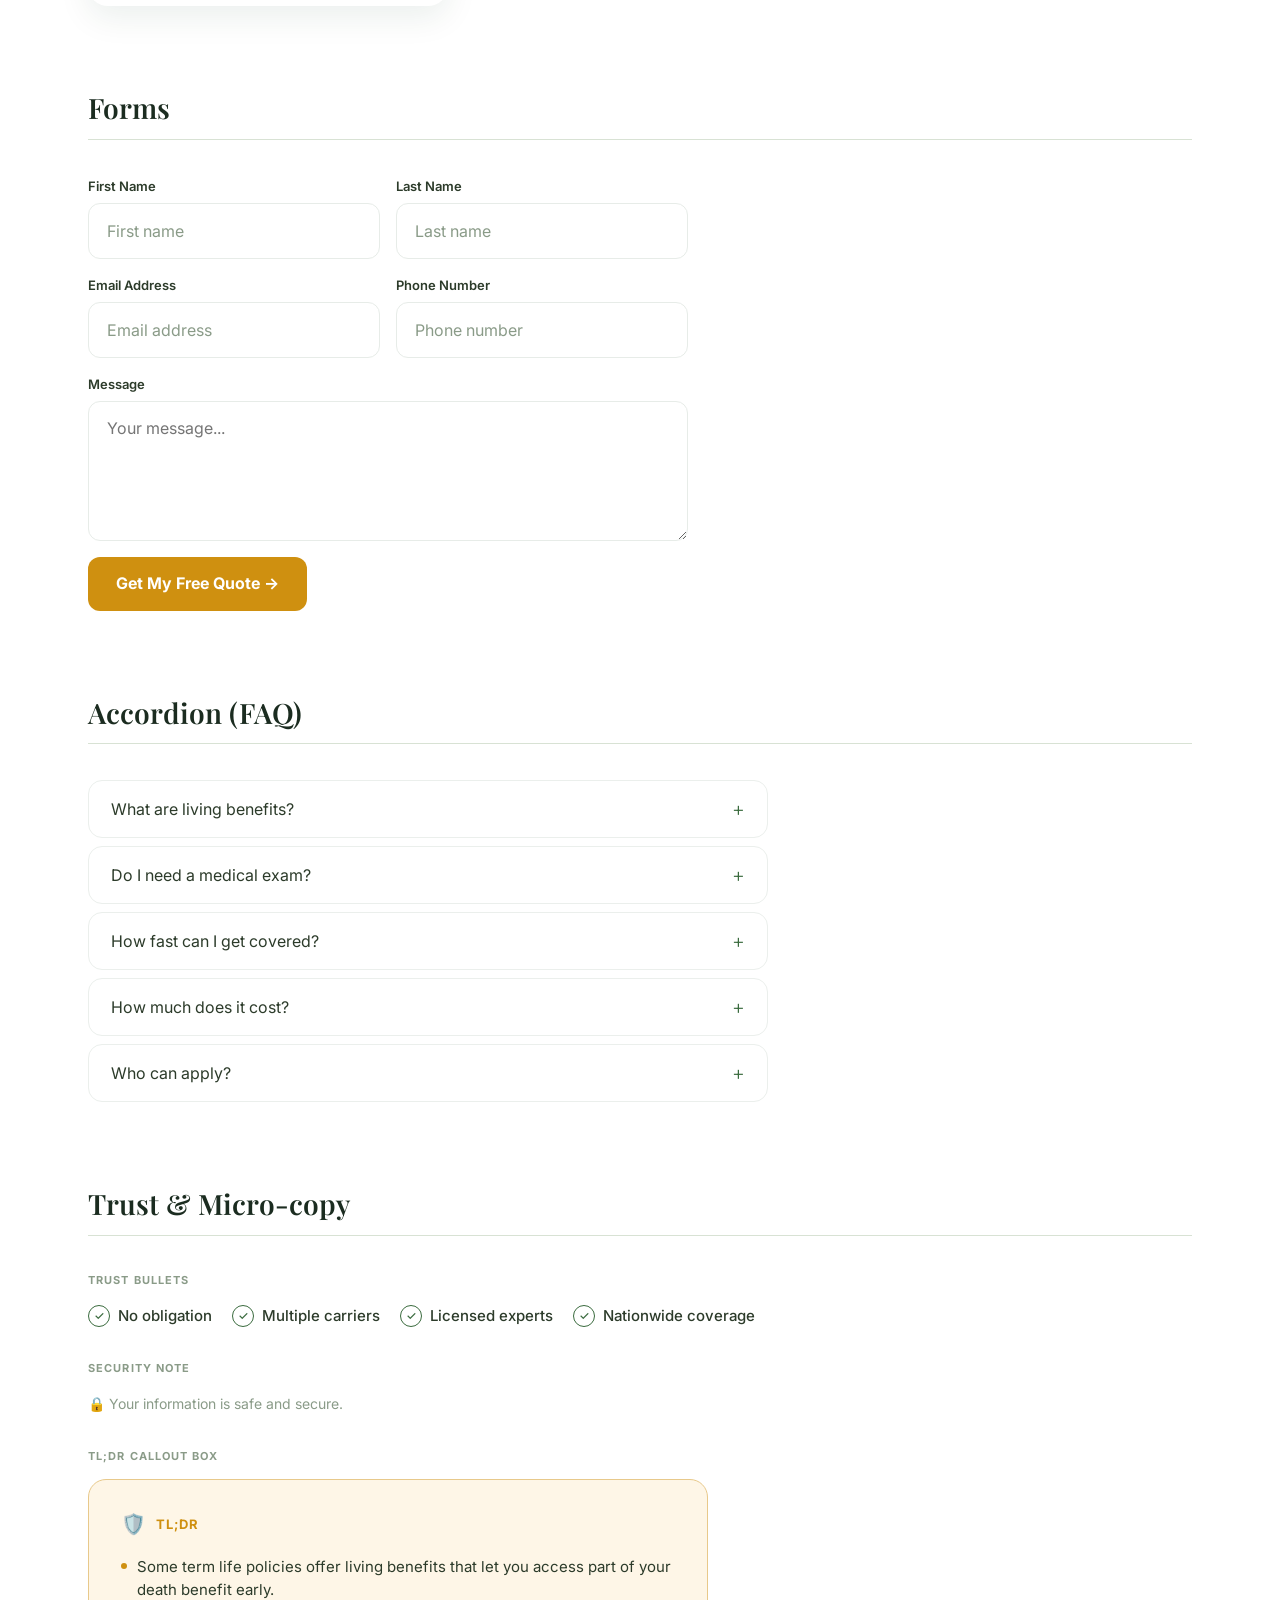
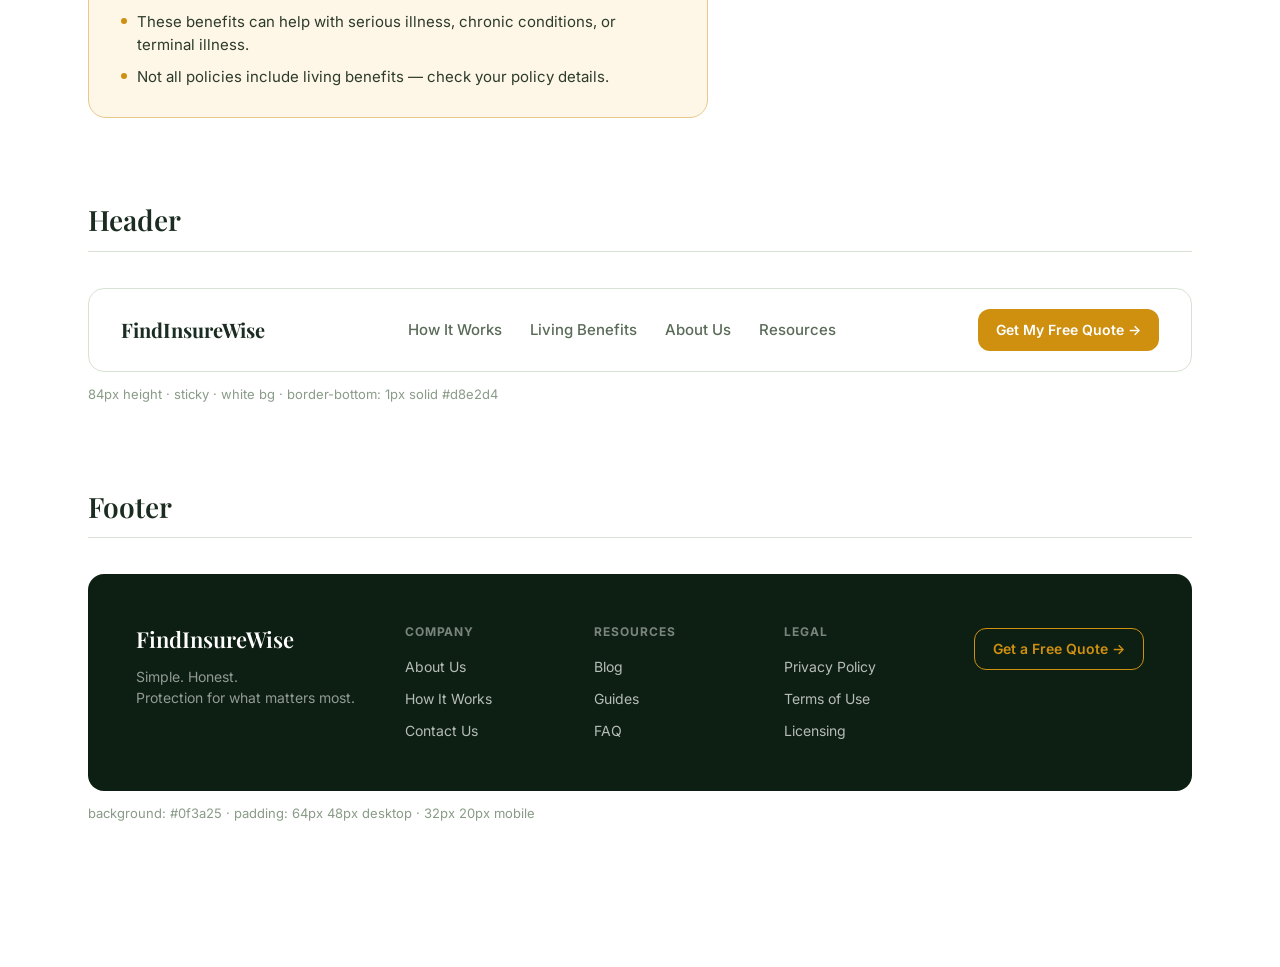
==== commit 98061416: "Add HTML pages, portfolio index, and reorganize repo structure - Add 6 HTML pages (home, contact, fa" ====
--- a/design-system/design-system.html
+++ b/design-system/design-system.html
@@ -10,16 +10,17 @@
   <style>
     /* ── CSS Variables ─────────────────────────────────────── */
     :root {
-      --color-heading:    #123d2a;
-      --color-footer-bg:  #0f3a25;
-      --color-action:     #0e5b37;
-      --color-eyebrow:    #1f7a45;
-      --color-accent:     #27500a;
-      --color-gold:       #c98a1e;
-      --color-gold-hover: #b07618;
+      --color-heading:    #1b2c20;
+      --color-footer-bg:  #0d1f13;
+      --color-action:     #2c5f3a;
+      --color-eyebrow:    #3d6e42;
+      --color-accent:     #3a6b3e;
+      --color-gold:       #cf9010;
+      --color-gold-hover: #b07a08;
       --color-gold-bg:    #fef6e7;
       --color-gold-border:#e8c98b;
-      --color-bg-page:    #f6f8f5;
+      --color-bg-page:    #ffffff;
+      --color-bg-section: #f5f7f4;
       --color-bg-card:    #ffffff;
       --color-border:     #d8e2d4;
       --color-text-1:     #2c3b2a;
@@ -203,7 +204,7 @@
     .btn-gold:hover { background: var(--color-gold-hover); }
 
     .btn-action { background: var(--color-action); color: #fff; }
-    .btn-action:hover { background: #0a4a2c; }
+    .btn-action:hover { background: #224d2e; }
 
     .btn-outline-green {
       background: transparent;
@@ -242,8 +243,8 @@
       width: 56px;
       height: 56px;
       border-radius: 50%;
-      background: #eaf3de;
-      border: 1px solid #c0dd97;
+      background: #e8f0e9;
+      border: 1px solid #b8d4bc;
       color: var(--color-accent);
       display: flex;
       align-items: center;
@@ -316,7 +317,7 @@
       transition: border-color 0.2s;
       outline: none;
     }
-    .form-input:focus { border-color: var(--color-action); box-shadow: 0 0 0 3px rgba(14,91,55,0.08); }
+    .form-input:focus { border-color: var(--color-action); box-shadow: 0 0 0 3px rgba(44,95,58,0.08); }
     .form-input::placeholder { color: var(--color-text-3); }
     .form-textarea {
       height: 140px;
@@ -369,8 +370,8 @@
       width: 22px;
       height: 22px;
       border-radius: 50%;
-      background: var(--color-accent);
-      color: #fff;
+      border: 1.5px solid var(--color-accent);
+      color: var(--color-accent);
       font-size: 12px;
       display: flex;
       align-items: center;
@@ -474,43 +475,43 @@
     <p class="color-group-label">Brand Greens</p>
     <div class="color-grid">
       <div class="color-swatch">
-        <div class="swatch-block" style="background:#123d2a;"></div>
+        <div class="swatch-block" style="background:#1b2c20;"></div>
         <div class="swatch-info">
           <div class="swatch-name">Heading</div>
-          <div class="swatch-hex">#123d2a</div>
+          <div class="swatch-hex">#1b2c20</div>
           <div class="swatch-use">H1, H2, display text</div>
         </div>
       </div>
       <div class="color-swatch">
-        <div class="swatch-block" style="background:#0f3a25;"></div>
+        <div class="swatch-block" style="background:#0d1f13;"></div>
         <div class="swatch-info">
           <div class="swatch-name">Footer BG</div>
-          <div class="swatch-hex">#0f3a25</div>
-          <div class="swatch-use">Footer, final CTA background</div>
-        </div>
-      </div>
-      <div class="color-swatch">
-        <div class="swatch-block" style="background:#0e5b37;"></div>
+          <div class="swatch-hex">#0d1f13</div>
+          <div class="swatch-use">Footer, final CTA — near-black green</div>
+        </div>
+      </div>
+      <div class="color-swatch">
+        <div class="swatch-block" style="background:#2c5f3a;"></div>
         <div class="swatch-info">
           <div class="swatch-name">Action</div>
-          <div class="swatch-hex">#0e5b37</div>
-          <div class="swatch-use">Dark action buttons</div>
-        </div>
-      </div>
-      <div class="color-swatch">
-        <div class="swatch-block" style="background:#1f7a45;"></div>
+          <div class="swatch-hex">#2c5f3a</div>
+          <div class="swatch-use">Subscribe, secondary action buttons</div>
+        </div>
+      </div>
+      <div class="color-swatch">
+        <div class="swatch-block" style="background:#3d6e42;"></div>
         <div class="swatch-info">
           <div class="swatch-name">Eyebrow</div>
-          <div class="swatch-hex">#1f7a45</div>
-          <div class="swatch-use">Eyebrow labels, inline links</div>
-        </div>
-      </div>
-      <div class="color-swatch">
-        <div class="swatch-block" style="background:#27500a;"></div>
+          <div class="swatch-hex">#3d6e42</div>
+          <div class="swatch-use">Eyebrow labels — muted olive-green</div>
+        </div>
+      </div>
+      <div class="color-swatch">
+        <div class="swatch-block" style="background:#3a6b3e;"></div>
         <div class="swatch-info">
           <div class="swatch-name">Accent</div>
-          <div class="swatch-hex">#27500a</div>
-          <div class="swatch-use">Check icons, active states</div>
+          <div class="swatch-hex">#3a6b3e</div>
+          <div class="swatch-use">Trust bullet circles, active states</div>
         </div>
       </div>
     </div>
@@ -518,18 +519,18 @@
     <p class="color-group-label">Gold</p>
     <div class="color-grid">
       <div class="color-swatch">
-        <div class="swatch-block" style="background:#c98a1e;"></div>
+        <div class="swatch-block" style="background:#cf9010;"></div>
         <div class="swatch-info">
           <div class="swatch-name">Gold</div>
-          <div class="swatch-hex">#c98a1e</div>
-          <div class="swatch-use">Primary CTA buttons</div>
-        </div>
-      </div>
-      <div class="color-swatch">
-        <div class="swatch-block" style="background:#b07618;"></div>
+          <div class="swatch-hex">#cf9010</div>
+          <div class="swatch-use">Primary CTA buttons + H1 accent line</div>
+        </div>
+      </div>
+      <div class="color-swatch">
+        <div class="swatch-block" style="background:#b07a08;"></div>
         <div class="swatch-info">
           <div class="swatch-name">Gold Hover</div>
-          <div class="swatch-hex">#b07618</div>
+          <div class="swatch-hex">#b07a08</div>
           <div class="swatch-use">CTA button hover</div>
         </div>
       </div>
@@ -546,11 +547,19 @@
     <p class="color-group-label">Neutrals</p>
     <div class="color-grid">
       <div class="color-swatch">
-        <div class="swatch-block" style="background:#f6f8f5; border-bottom:1px solid #d8e2d4;"></div>
+        <div class="swatch-block" style="background:#ffffff; border-bottom:1px solid #d8e2d4;"></div>
         <div class="swatch-info">
           <div class="swatch-name">BG Page</div>
-          <div class="swatch-hex">#f6f8f5</div>
-          <div class="swatch-use">Page / section background</div>
+          <div class="swatch-hex">#ffffff</div>
+          <div class="swatch-use">Primary page + hero background</div>
+        </div>
+      </div>
+      <div class="color-swatch">
+        <div class="swatch-block" style="background:#f5f7f4; border-bottom:1px solid #d8e2d4;"></div>
+        <div class="swatch-info">
+          <div class="swatch-name">BG Section</div>
+          <div class="swatch-hex">#f5f7f4</div>
+          <div class="swatch-use">Subtle alternating section background</div>
         </div>
       </div>
       <div class="color-swatch">
@@ -612,9 +621,9 @@
     <div class="type-sample">
       <div class="type-meta">
         <span><strong>H1</strong></span>
-        <span>64px desktop · 40px mobile · Playfair Display 600 · line-height 1.08</span>
-      </div>
-      <h1 class="sample-h1">Term Life Insurance<br />That Can Help<br />While You're Alive</h1>
+        <span>64px desktop · 40px mobile · Playfair Display 600 · line-height 1.08 · final emphasis line in gold</span>
+      </div>
+      <h1 class="sample-h1">Term Life Insurance<br />That Can Help<br /><span style="color:var(--color-gold);">While You're Alive</span></h1>
     </div>
 
     <div class="type-sample">
